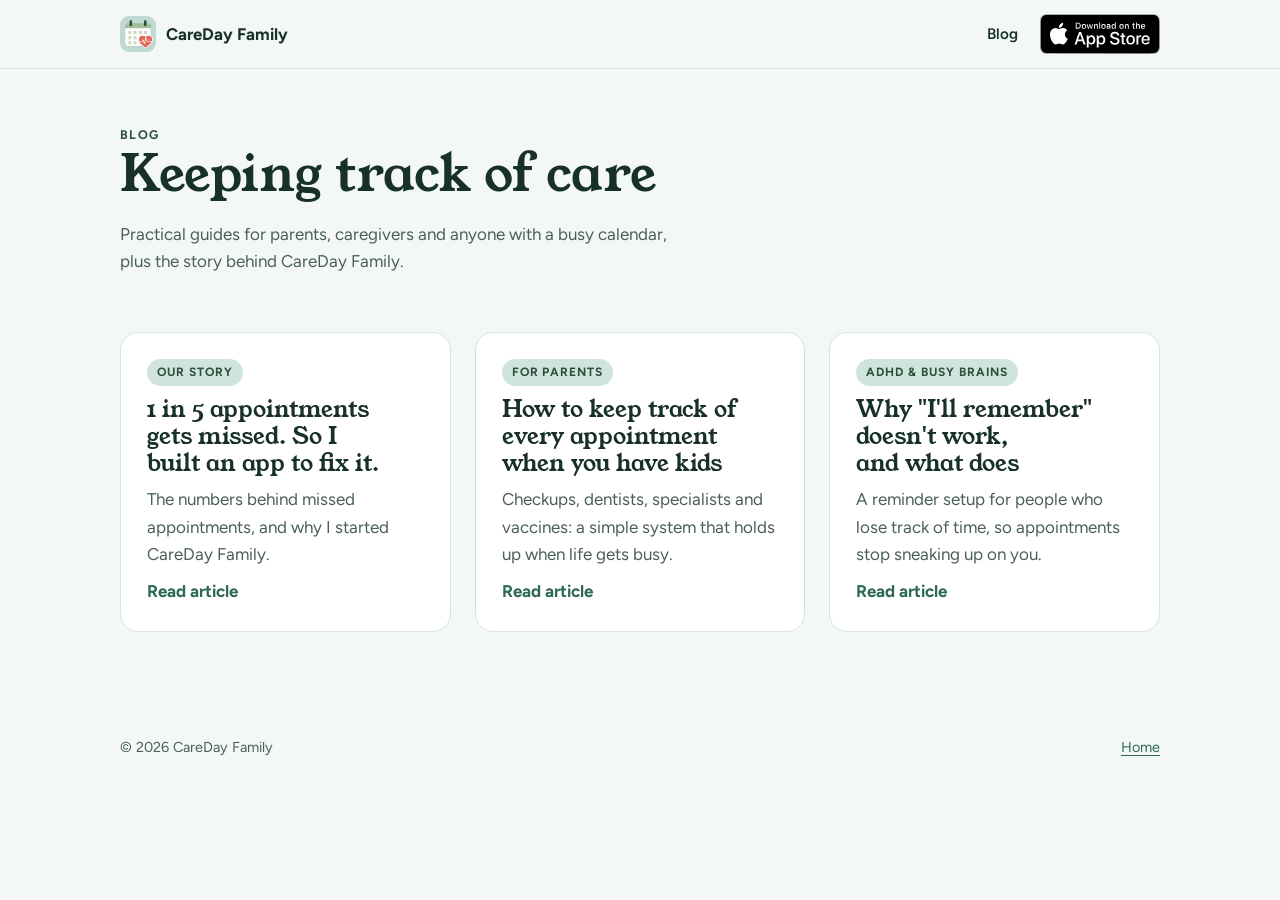
==== blog.html @ c9582914 "Use Apple's official App Store badge for all download links Co-Authored-By: Claude Opus 5.5 <noreply" ====
<!doctype html>
<html lang="en">
<head>
<meta charset="utf-8">
<meta name="viewport" content="width=device-width, initial-scale=1, viewport-fit=cover">
<title>Blog – Keeping Track of Family Medical Appointments | CareDay Family</title>
<link rel="canonical" href="https://caredayfamily.com/blog.html">
<meta property="og:type" content="website">
<meta property="og:site_name" content="CareDay Family">
<meta property="og:title" content="Blog – Keeping Track of Family Medical Appointments | CareDay Family">
<meta property="og:description" content="Articles from CareDay Family on keeping track of medical appointments for your kids, your parents and yourself.">
<meta property="og:url" content="https://caredayfamily.com/blog.html">
<meta property="og:image" content="https://caredayfamily.com/images/og-image.png">
<meta name="twitter:card" content="summary_large_image">
<meta name="claude:viewport-fit-sides" content="cover">
<meta name="description" content="Articles from CareDay Family on keeping track of medical appointments for your kids, your parents and yourself.">
<link rel="icon" type="image/png" href="favicon.png">
<link rel="apple-touch-icon" href="apple-touch-icon.png">
<link rel="preconnect" href="https://fonts.googleapis.com">
<link rel="preconnect" href="https://fonts.gstatic.com" crossorigin>
<link rel="stylesheet" href="https://fonts.googleapis.com/css2?family=Figtree:wght@400;600;700&family=Young+Serif&display=swap">
<link rel="stylesheet" href="styles.css">
</head>
<body>

<header class="site-head">
  <div class="wrap">
    <a class="brand" href="index.html"><img src="icon.png" alt="" width="36" height="36">CareDay Family</a>
    <nav class="nav" aria-label="Main">
      <a href="blog.html" aria-current="page">Blog</a>
      <a class="app-store-badge app-store-badge-sm" href="https://apps.apple.com/us/app/careday-family/id6760533057"><img src="images/app-store-badge.svg" alt="Download on the App Store" width="120" height="40"></a>
    </nav>
  </div>
</header>

<main>
  <section class="page-title">
    <div class="wrap">
      <div class="eyebrow">Blog</div>
      <h1>Keeping track of care</h1>
      <p>Practical guides for parents, caregivers and anyone with a busy calendar, plus the story behind CareDay Family.</p>
    </div>
  </section>

  <section class="posts" style="border-top:0;padding-top:32px">
    <div class="wrap">
      <div class="post-list">
        <a class="post-card" href="blog/one-in-five.html">
          <span class="tag">Our story</span>
          <h3>1 in 5 appointments gets missed. So I built an app to fix it.</h3>
          <p>The numbers behind missed appointments, and why I started CareDay Family.</p>
          <span class="read">Read article</span>
        </a>
        <a class="post-card" href="blog/parents-appointments.html">
          <span class="tag">For parents</span>
          <h3>How to keep track of every appointment when you have kids</h3>
          <p>Checkups, dentists, specialists and vaccines: a simple system that holds up when life gets busy.</p>
          <span class="read">Read article</span>
        </a>
        <a class="post-card" href="blog/adhd-reminders.html">
          <span class="tag">ADHD &amp; busy brains</span>
          <h3>Why "I'll remember" doesn't work, and what does</h3>
          <p>A reminder setup for people who lose track of time, so appointments stop sneaking up on you.</p>
          <span class="read">Read article</span>
        </a>
      </div>
    </div>
  </section>
</main>

<footer class="site-foot">
  <div class="wrap">
    <span>© 2026 CareDay Family</span>
    <span><a href="index.html">Home</a></span>
  </div>
</footer>
</body>
</html>
---- styles.css ----
/* CareDay Family: mint ground from the icon, forest ink, coral for the one action that matters (download). */
:root {
  --bg: #F3F8F6;
  --surface: #FFFFFF;
  --band: #CFE4DE;
  --ink: #17302A;
  --muted: #4A5F58;
  --line: #D6E4DF;
  --sage: #A3BE98;
  --forest: #2D4F3A;
  --coral: #D4574A;
  --cta: #C44B3F;
  --cta-ink: #FFFFFF;
  --link: #2D6A4F;
  --font-display: "Young Serif", Georgia, "Times New Roman", serif;
  --font-body: "Figtree", system-ui, -apple-system, "Segoe UI", sans-serif;
}
@media (prefers-color-scheme: dark) {
  :root:not([data-theme="light"]) {
    --bg: #0F1A17; --surface: #16241F; --band: #1B2F29; --ink: #E4EFEA; --muted: #A2B6AE;
    --line: #2A3D37; --sage: #6F8F66; --forest: #9CC7A6; --coral: #F08273;
    --cta: #F08273; --cta-ink: #1B0F0C; --link: #9CC7A6; color-scheme: dark;
  }
}
:root[data-theme="dark"] {
  --bg: #0F1A17; --surface: #16241F; --band: #1B2F29; --ink: #E4EFEA; --muted: #A2B6AE;
  --line: #2A3D37; --sage: #6F8F66; --forest: #9CC7A6; --coral: #F08273;
  --cta: #F08273; --cta-ink: #1B0F0C; --link: #9CC7A6; color-scheme: dark;
}

* { box-sizing: border-box; }
html { -webkit-text-size-adjust: 100%; }
body {
  margin: 0; background: var(--bg); color: var(--ink);
  font-family: var(--font-body); font-size: 1.0625rem; line-height: 1.6;
}
img { max-width: 100%; height: auto; display: block; }
a { color: var(--link); text-underline-offset: 3px; }
a:focus-visible, .btn:focus-visible { outline: 3px solid var(--coral); outline-offset: 3px; border-radius: 6px; }

.wrap {
  width: 100%; max-width: 1080px; margin-inline: auto;
  padding-left: max(20px, env(safe-area-inset-left, 0px));
  padding-right: max(20px, env(safe-area-inset-right, 0px));
}

/* Header */
.site-head { border-bottom: 1px solid var(--line); background: var(--bg); }
.site-head .wrap { display: flex; align-items: center; justify-content: space-between; gap: 16px; padding-block: 14px; }
.brand { display: flex; align-items: center; gap: 10px; color: var(--ink); text-decoration: none; font-weight: 700; font-size: 1.05rem; }
.brand img { width: 36px; height: 36px; border-radius: 9px; }
.nav { display: flex; gap: 22px; align-items: center; }
.nav a { color: var(--muted); text-decoration: none; font-weight: 600; font-size: 0.95rem; }
.nav a:hover, .nav a[aria-current="page"] { color: var(--ink); }
.nav a.btn, .nav a.btn:hover { color: var(--cta-ink); }

h1, h2, h3 { font-family: var(--font-display); font-weight: 400; line-height: 1.15; text-wrap: balance; margin: 0; }
.eyebrow { font-size: 0.78rem; font-weight: 700; letter-spacing: 0.12em; text-transform: uppercase; color: var(--forest); }

.btn {
  display: inline-flex; align-items: center; gap: 10px; min-height: 48px; padding: 12px 22px;
  border-radius: 999px; background: var(--cta); color: var(--cta-ink); font-weight: 700; text-decoration: none;
  transition: transform .15s ease;
}
.btn:hover { transform: translateY(-1px); }
.btn svg { width: 20px; height: 20px; }
.btn-quiet { background: transparent; color: var(--ink); border: 1.5px solid var(--line); }

/* Hero */
.hero { background: var(--band); }
.hero .wrap { display: grid; grid-template-columns: minmax(0, 1.15fr) minmax(0, 0.85fr); gap: 48px; align-items: center; padding-block: 72px; }
.hero h1 { font-size: clamp(2.3rem, 5vw, 3.6rem); margin-top: 12px; }
.hero p.lede { font-size: 1.2rem; color: var(--muted); max-width: 34ch; margin: 18px 0 28px; }
.hero .actions { display: flex; flex-wrap: wrap; gap: 12px; }

.phone-note { display: flex; flex-direction: column; gap: 14px; }
.note {
  background: var(--surface); border-radius: 22px; padding: 16px 18px; display: grid;
  grid-template-columns: 44px minmax(0, 1fr); gap: 12px; align-items: start;
  box-shadow: 0 10px 30px rgba(23, 48, 42, 0.12);
}
.note img { width: 44px; height: 44px; border-radius: 10px; }
.note .meta { display: flex; justify-content: space-between; gap: 8px; font-size: 0.8rem; color: var(--muted); }
.note .meta b { color: var(--ink); text-transform: uppercase; letter-spacing: 0.04em; font-size: 0.74rem; }
.note .title { font-weight: 700; margin-top: 2px; }
.note .body { color: var(--muted); font-size: 0.95rem; }
.note.later { opacity: 0.75; transform: scale(0.96); transform-origin: top center; }
.caption { font-size: 0.8rem; color: var(--muted); text-align: center; }

/* Stat */
.stat { padding-block: 80px; }
.stat .wrap { display: grid; grid-template-columns: minmax(0, 0.9fr) minmax(0, 1.1fr); gap: 48px; align-items: center; }
.big { font-family: var(--font-display); font-size: clamp(4.5rem, 12vw, 8rem); line-height: 0.95; color: var(--coral); }
.big small { display: block; font-family: var(--font-body); font-size: 1.05rem; color: var(--ink); font-weight: 700; margin-top: 10px; line-height: 1.4; }
.stat p { color: var(--muted); max-width: 52ch; margin: 0 0 14px; }
.dots { display: grid; grid-template-columns: repeat(10, 18px); gap: 8px; margin-bottom: 22px; }
.dots span { width: 18px; height: 18px; border-radius: 5px; background: var(--sage); }
.dots span.miss { background: var(--coral); }
.source { font-size: 0.85rem; }

/* Features */
.features { padding-block: 72px; border-top: 1px solid var(--line); }
.features h2 { font-size: clamp(1.8rem, 3.5vw, 2.4rem); max-width: 22ch; margin-bottom: 36px; }
.feature-grid { display: grid; grid-template-columns: repeat(3, minmax(0, 1fr)); gap: 32px; }
.feature h3 { font-family: var(--font-body); font-weight: 700; font-size: 1.1rem; margin: 14px 0 6px; }
.feature p { margin: 0; color: var(--muted); }
.feature svg { width: 32px; height: 32px; color: var(--forest); }

/* Blog teaser + list */
.posts { padding-block: 72px; border-top: 1px solid var(--line); }
.posts-head { display: flex; justify-content: space-between; align-items: baseline; gap: 16px; flex-wrap: wrap; margin-bottom: 28px; }
.posts-head h2 { font-size: clamp(1.8rem, 3.5vw, 2.4rem); }
.post-list { display: grid; grid-template-columns: repeat(3, minmax(0, 1fr)); gap: 24px; }
.post-card {
  display: flex; flex-direction: column; gap: 10px; padding: 26px; border-radius: 18px;
  background: var(--surface); border: 1px solid var(--line); color: var(--ink); text-decoration: none;
}
.post-card:hover { border-color: var(--sage); }
.post-card h3 { font-size: 1.45rem; }
.post-card p { margin: 0; color: var(--muted); }
.tag { align-self: flex-start; font-size: 0.75rem; font-weight: 700; letter-spacing: 0.08em; text-transform: uppercase; color: var(--forest); background: var(--band); padding: 4px 10px; border-radius: 999px; }
.read { margin-top: auto; font-weight: 700; color: var(--link); }

/* CTA band */
.cta-band { background: var(--forest); color: var(--bg); }
.cta-band .wrap { display: flex; justify-content: space-between; align-items: center; gap: 24px; flex-wrap: wrap; padding-block: 48px; }
.cta-band h2 { font-size: clamp(1.6rem, 3vw, 2.1rem); color: var(--bg); max-width: 24ch; }

.site-foot { padding-block: 32px; color: var(--muted); font-size: 0.9rem; }
.site-foot .wrap { display: flex; justify-content: space-between; gap: 16px; flex-wrap: wrap; }

/* Article */
.article { padding-block: 56px 80px; }
.article .wrap { max-width: 760px; }
.article header { display: flex; flex-direction: column; gap: 14px; margin-bottom: 36px; }
.article h1 { font-size: clamp(2.1rem, 5vw, 3rem); }
.byline { color: var(--muted); font-size: 0.95rem; }
.prose { max-width: 65ch; }
.prose h2 { font-size: 1.7rem; margin: 44px 0 12px; }
.prose p, .prose li { color: var(--ink); }
.prose ul, .prose ol { padding-left: 1.3em; display: grid; gap: 8px; }
.pullstat { margin: 32px 0; padding: 24px 26px; border-radius: 18px; background: var(--band); display: grid; gap: 4px; }
.pullstat b { font-family: var(--font-display); font-weight: 400; font-size: 2.6rem; line-height: 1; color: var(--coral); }
.fill { background: color-mix(in srgb, var(--coral) 18%, transparent); padding: 1px 4px; border-radius: 4px; }
.sources { margin-top: 48px; padding-top: 20px; border-top: 1px solid var(--line); font-size: 0.9rem; color: var(--muted); }
.sources ol { padding-left: 1.2em; display: grid; gap: 6px; }

.page-title { padding-block: 56px 8px; }
.page-title h1 { font-size: clamp(2.2rem, 5vw, 3.2rem); }
.page-title p { color: var(--muted); max-width: 52ch; }

@media (max-width: 760px) {
  .hero .wrap, .stat .wrap { grid-template-columns: minmax(0, 1fr); gap: 36px; padding-block: 48px; }
  .stat { padding-block: 0; }
  .feature-grid, .post-list { grid-template-columns: minmax(0, 1fr); }
  .nav { gap: 16px; }
  .dots { grid-template-columns: repeat(10, minmax(0, 18px)); gap: 6px; }
}
@media (prefers-reduced-motion: reduce) { * { transition: none !important; } }

/* ---------- Visuals ---------- */
.visual { margin: 36px 0; padding: 28px; border-radius: 22px; background: var(--band); display: grid; gap: 18px; }
.visual figcaption { font-size: 0.9rem; color: var(--muted); text-align: center; }
.screen { background: var(--surface); border-radius: 24px; padding: 18px; border: 1px solid var(--line); display: grid; gap: 12px; min-width: 0; }
.screen-label { font-size: 0.75rem; font-weight: 700; letter-spacing: 0.1em; text-transform: uppercase; color: var(--forest); display: flex; align-items: center; gap: 8px; }
.avatar { width: 26px; height: 26px; border-radius: 50%; display: inline-grid; place-items: center; font-size: 0.75rem; font-weight: 700; color: var(--surface); background: var(--forest); letter-spacing: 0; }
.avatar.b { background: var(--coral); }
.appt { display: grid; grid-template-columns: 46px minmax(0, 1fr); gap: 12px; align-items: center; padding: 10px; border-radius: 14px; background: var(--bg); }
.appt.new { outline: 2px solid var(--coral); outline-offset: -2px; }
.datebox { border-radius: 10px; background: var(--surface); border: 1px solid var(--line); text-align: center; padding: 4px 0; line-height: 1.1; }
.datebox span { display: block; font-size: 0.65rem; font-weight: 700; letter-spacing: 0.08em; color: var(--coral); text-transform: uppercase; }
.datebox b { font-size: 1.15rem; }
.appt .who { font-size: 0.78rem; color: var(--muted); }
.appt .what { font-weight: 700; font-size: 0.95rem; line-height: 1.3; }
.banner { display: grid; grid-template-columns: 30px minmax(0, 1fr); gap: 10px; align-items: center; padding: 10px 12px; border-radius: 14px; background: var(--band); font-size: 0.88rem; }
.banner img { width: 30px; height: 30px; border-radius: 7px; }

.share { display: grid; grid-template-columns: minmax(0, 1fr) 48px minmax(0, 1fr); gap: 12px; align-items: center; }
.sync { width: 48px; height: 48px; border-radius: 50%; background: var(--surface); display: grid; place-items: center; color: var(--forest); border: 1px solid var(--line); }
.sync svg { width: 24px; height: 24px; }

.timeline { list-style: none; margin: 0; padding: 0; display: grid; gap: 14px; position: relative; }
.timeline::before { content: ""; position: absolute; left: 11px; top: 14px; bottom: 14px; width: 2px; background: var(--sage); }
.timeline li { display: grid; grid-template-columns: 24px minmax(0, 1fr); gap: 16px; align-items: start; position: relative; }
.timeline .pin { width: 24px; height: 24px; border-radius: 50%; background: var(--surface); border: 3px solid var(--sage); margin-top: 12px; }
.timeline li.final .pin { background: var(--coral); border-color: var(--coral); }
.timeline .when { font-size: 0.75rem; font-weight: 700; letter-spacing: 0.1em; text-transform: uppercase; color: var(--forest); margin-bottom: 6px; }
.timeline .note { box-shadow: none; border: 1px solid var(--line); border-radius: 18px; }
.timeline li.final .note { background: var(--forest); color: var(--bg); border-color: var(--forest); }
.timeline li.final .note .body, .timeline li.final .note .meta { color: var(--bg); opacity: 0.85; }
.timeline li.final .note .meta b { color: var(--bg); }

.months { display: grid; grid-template-columns: repeat(7, minmax(0, 1fr)); gap: 6px; position: relative; }
.months div { text-align: center; font-size: 0.78rem; font-weight: 600; color: var(--muted); display: grid; gap: 6px; justify-items: center; }
.months div::before { content: ""; width: 12px; height: 12px; border-radius: 50%; background: var(--sage); opacity: 0.5; }
.months div.start::before { opacity: 1; background: var(--forest); }
.months div.end::before { opacity: 1; background: var(--coral); }
.months div.start, .months div.end { color: var(--ink); }
.cal { background: var(--surface); border-radius: 20px; border: 1px solid var(--line); padding: 18px; display: grid; gap: 12px; }
.cal-head { display: flex; justify-content: space-between; align-items: baseline; gap: 12px; }
.cal-head h3 { font-size: 1.4rem; }
.cal-grid { display: grid; grid-template-columns: repeat(7, minmax(0, 1fr)); gap: 4px; text-align: center; font-variant-numeric: tabular-nums; }
.cal-grid .dow { font-size: 0.72rem; font-weight: 700; color: var(--muted); padding-bottom: 4px; }
.cal-grid .d { aspect-ratio: 1; max-width: 100%; display: grid; place-items: center; border-radius: 10px; font-size: 0.92rem; color: var(--ink); }
.cal-grid .d.remind { background: var(--band); }
.cal-grid .d.hit { background: var(--coral); color: var(--surface); font-weight: 700; }
.cal-legend { display: flex; flex-wrap: wrap; gap: 8px 18px; font-size: 0.85rem; color: var(--muted); }
.cal-legend span { display: inline-flex; align-items: center; gap: 6px; }
.cal-legend i { width: 12px; height: 12px; border-radius: 4px; display: inline-block; }

.split { padding-block: 72px; border-top: 1px solid var(--line); }
.split .wrap { display: grid; grid-template-columns: minmax(0, 1fr) minmax(0, 1fr); gap: 48px; align-items: center; }
.split h2 { font-size: clamp(1.8rem, 3.5vw, 2.4rem); margin: 10px 0 14px; }
.split p { color: var(--muted); max-width: 46ch; margin: 0 0 12px; }
.split .visual { margin: 0; }

@media (max-width: 760px) {
  .share { grid-template-columns: minmax(0, 1fr); justify-items: stretch; }
  .sync { justify-self: center; transform: rotate(90deg); }
  .split .wrap { grid-template-columns: minmax(0, 1fr); gap: 32px; }
  .visual { padding: 18px; }
  .months div { font-size: 0.7rem; }
}
.prose .timeline { padding-left: 0; }

/* ── App screenshots strip ── */
.screens .wrap { padding-block: 64px; }
.screens h2 { text-align: center; }
.screens-sub { text-align: center; color: var(--muted); margin: 8px auto 28px; max-width: 34rem; }
.shot-strip {
  display: flex; gap: 20px; overflow-x: auto; scroll-snap-type: x mandatory;
  padding: 4px 4px 16px; -webkit-overflow-scrolling: touch;
}
.shot-strip:focus-visible { outline: 2px solid var(--link); outline-offset: 4px; border-radius: 12px; }
.shot { flex: 0 0 min(240px, 70vw); scroll-snap-align: center; margin: 0; }
.shot img {
  width: 100%; height: auto; display: block; border-radius: 18px;
  box-shadow: 0 6px 24px rgba(23, 48, 42, 0.12); border: 1px solid var(--line);
}

/* ── Official App Store badge (Apple artwork — don't recolor or alter) ── */
.app-store-badge { display: inline-block; line-height: 0; border-radius: 9px; transition: transform 0.15s ease; }
.app-store-badge:hover { transform: translateY(-1px); }
.app-store-badge:focus-visible { outline: 2px solid var(--link); outline-offset: 3px; }
.app-store-badge img { height: 54px; width: auto; display: block; }
.app-store-badge-sm img { height: 40px; }
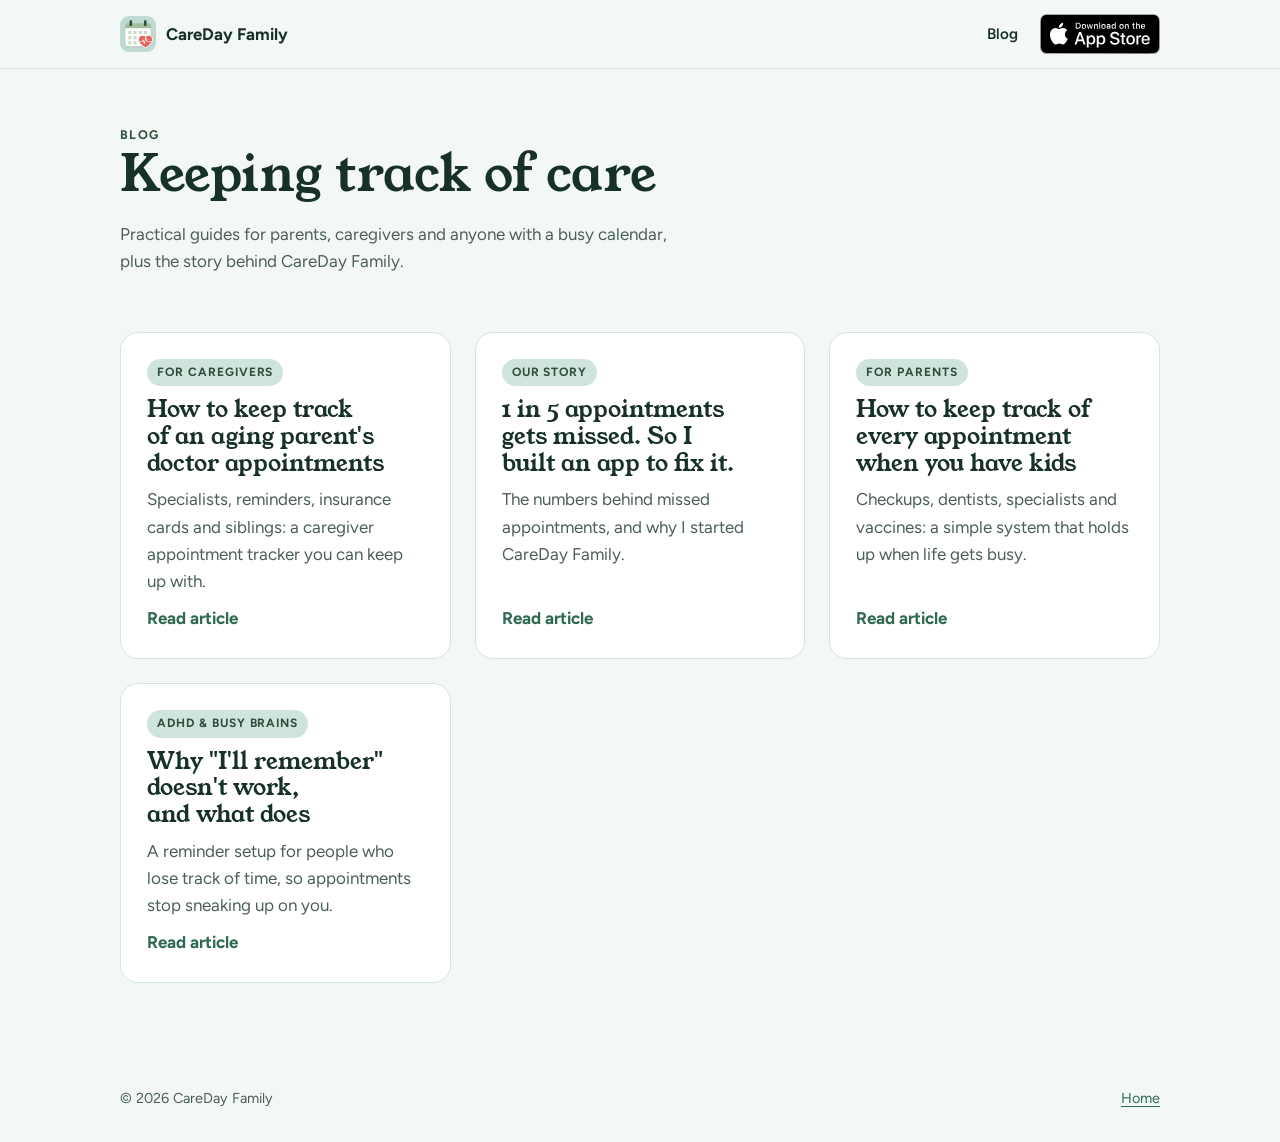
==== commit f31625b5: "New post: caregiver appointment tracker (aging parents) Targets the best-converting Apple Ads keywor" ====
--- a/blog.html
+++ b/blog.html
@@ -45,6 +45,12 @@
   <section class="posts" style="border-top:0;padding-top:32px">
     <div class="wrap">
       <div class="post-list">
+        <a class="post-card" href="blog/caregiver-appointment-tracker.html">
+          <span class="tag">For caregivers</span>
+          <h3>How to keep track of an aging parent's doctor appointments</h3>
+          <p>Specialists, reminders, insurance cards and siblings: a caregiver appointment tracker you can keep up with.</p>
+          <span class="read">Read article</span>
+        </a>
         <a class="post-card" href="blog/one-in-five.html">
           <span class="tag">Our story</span>
           <h3>1 in 5 appointments gets missed. So I built an app to fix it.</h3>
--- a/styles.css
+++ b/styles.css
@@ -244,3 +244,20 @@
 .app-store-badge:focus-visible { outline: 2px solid var(--link); outline-offset: 3px; }
 .app-store-badge img { height: 54px; width: auto; display: block; }
 .app-store-badge-sm img { height: 40px; }
+
+/* ── FAQ ── */
+.faq .wrap { padding-block: 64px; max-width: 760px; }
+.faq h2 { text-align: center; margin-bottom: 24px; }
+.faq-list { display: grid; gap: 10px; }
+.faq-item { background: var(--surface); border: 1px solid var(--line); border-radius: 14px; padding: 0 20px; }
+.faq-item summary {
+  cursor: pointer; list-style: none; padding: 16px 28px 16px 0; font-weight: 600; position: relative;
+}
+.faq-item summary::-webkit-details-marker { display: none; }
+.faq-item summary::after {
+  content: "+"; position: absolute; right: 0; top: 50%; transform: translateY(-50%);
+  font-size: 1.4rem; font-weight: 400; color: var(--muted);
+}
+.faq-item[open] summary::after { content: "–"; }
+.faq-item summary:focus-visible { outline: 2px solid var(--link); outline-offset: 4px; border-radius: 6px; }
+.faq-item p { margin: 0 0 16px; color: var(--muted); }
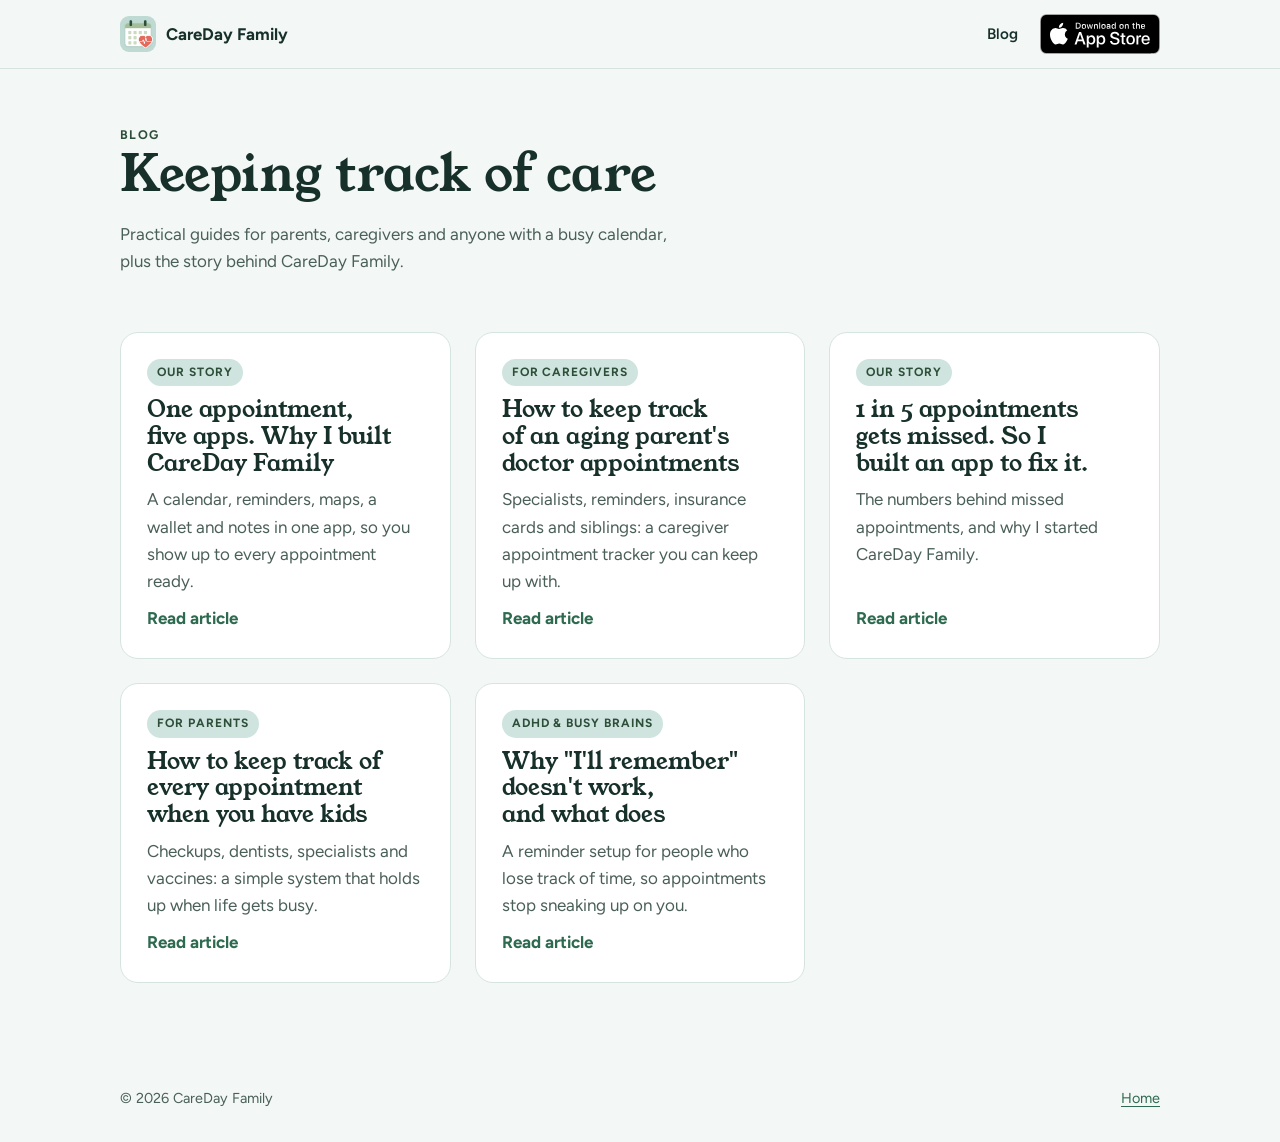
==== commit 83e08270: "New post: One appointment, five apps. Why I built CareDay Family Calendar, reminders, maps, a docume" ====
--- a/blog.html
+++ b/blog.html
@@ -45,6 +45,12 @@
   <section class="posts" style="border-top:0;padding-top:32px">
     <div class="wrap">
       <div class="post-list">
+        <a class="post-card" href="blog/why-i-built-careday.html">
+          <span class="tag">Our story</span>
+          <h3>One appointment, five apps. Why I built CareDay Family</h3>
+          <p>A calendar, reminders, maps, a wallet and notes in one app, so you show up to every appointment ready.</p>
+          <span class="read">Read article</span>
+        </a>
         <a class="post-card" href="blog/caregiver-appointment-tracker.html">
           <span class="tag">For caregivers</span>
           <h3>How to keep track of an aging parent's doctor appointments</h3>
--- a/styles.css
+++ b/styles.css
@@ -261,3 +261,42 @@
 .faq-item[open] summary::after { content: "–"; }
 .faq-item summary:focus-visible { outline: 2px solid var(--link); outline-offset: 4px; border-radius: 6px; }
 .faq-item p { margin: 0 0 16px; color: var(--muted); }
+
+/* ── Article visuals ── */
+.post-hero { margin: 0 0 36px; background: var(--band); border-radius: 24px; padding: 12px 24px 0; }
+.post-hero img { width: 100%; max-width: 560px; height: auto; display: block; margin: 0 auto; }
+
+.post-shot { margin: 28px auto 32px; text-align: center; }
+.post-shot img {
+  width: min(260px, 72%); height: auto; display: block; margin: 0 auto;
+  border-radius: 18px; border: 1px solid var(--line); box-shadow: 0 6px 24px rgba(23, 48, 42, 0.12);
+}
+.post-shot figcaption, .visual.team figcaption { margin-top: 10px; font-size: 0.9rem; color: var(--muted); }
+
+.team-row { display: grid; grid-template-columns: 7.5rem minmax(0, 1fr); gap: 12px; padding: 10px 4px; border-top: 1px solid var(--line); font-size: 0.95rem; }
+.team-row b { color: var(--ink); }
+.team-row span { color: var(--muted); }
+
+.imsg { max-width: 360px; margin: 0 auto; width: 100%; background: var(--surface); border-radius: 24px; padding: 18px; border: 1px solid var(--line); display: grid; gap: 10px; }
+.imsg-to { font-size: 0.85rem; color: var(--muted); border-bottom: 1px solid var(--line); padding-bottom: 8px; }
+.imsg .bubble { justify-self: end; max-width: 85%; background: #0A84FF; color: #FFFFFF; padding: 10px 14px; border-radius: 18px 18px 4px 18px; font-size: 0.9rem; line-height: 1.4; }
+.imsg .bubble.them { justify-self: start; background: var(--band); color: var(--ink); border-radius: 18px 18px 18px 4px; }
+
+/* ── "Five apps, one app" hero ── */
+.apps-merge { margin: 0 0 36px; padding: 28px 24px; border-radius: 24px; background: var(--band); display: grid; gap: 18px; justify-items: center; }
+.apps-row { display: grid; grid-template-columns: repeat(5, minmax(0, 1fr)); gap: 12px; width: 100%; max-width: 560px; list-style: none; margin: 0; padding: 0; }
+.app-tile { display: grid; justify-items: center; gap: 6px; font-size: 0.8rem; font-weight: 600; color: var(--muted); text-align: center; }
+.app-tile i { width: 56px; height: 56px; border-radius: 14px; background: var(--surface); border: 1px solid var(--line); display: grid; place-items: center; color: var(--forest); }
+.app-tile svg { width: 28px; height: 28px; }
+.merge-arrow { width: 32px; height: 32px; color: var(--forest); }
+.app-one { display: grid; justify-items: center; gap: 8px; font-weight: 700; color: var(--ink); }
+.app-one img { width: 84px; height: 84px; border-radius: 20px; box-shadow: 0 6px 24px rgba(23, 48, 42, 0.18); }
+.app-one span { font-size: 0.85rem; font-weight: 600; color: var(--muted); }
+.apps-merge figcaption { font-size: 0.9rem; color: var(--muted); text-align: center; }
+@media (max-width: 480px) {
+  .apps-merge { padding: 20px 12px; }
+  .apps-row { gap: 6px; }
+  .app-tile { font-size: 0.7rem; }
+  .app-tile i { width: 46px; height: 46px; border-radius: 12px; }
+  .app-tile svg { width: 24px; height: 24px; }
+}
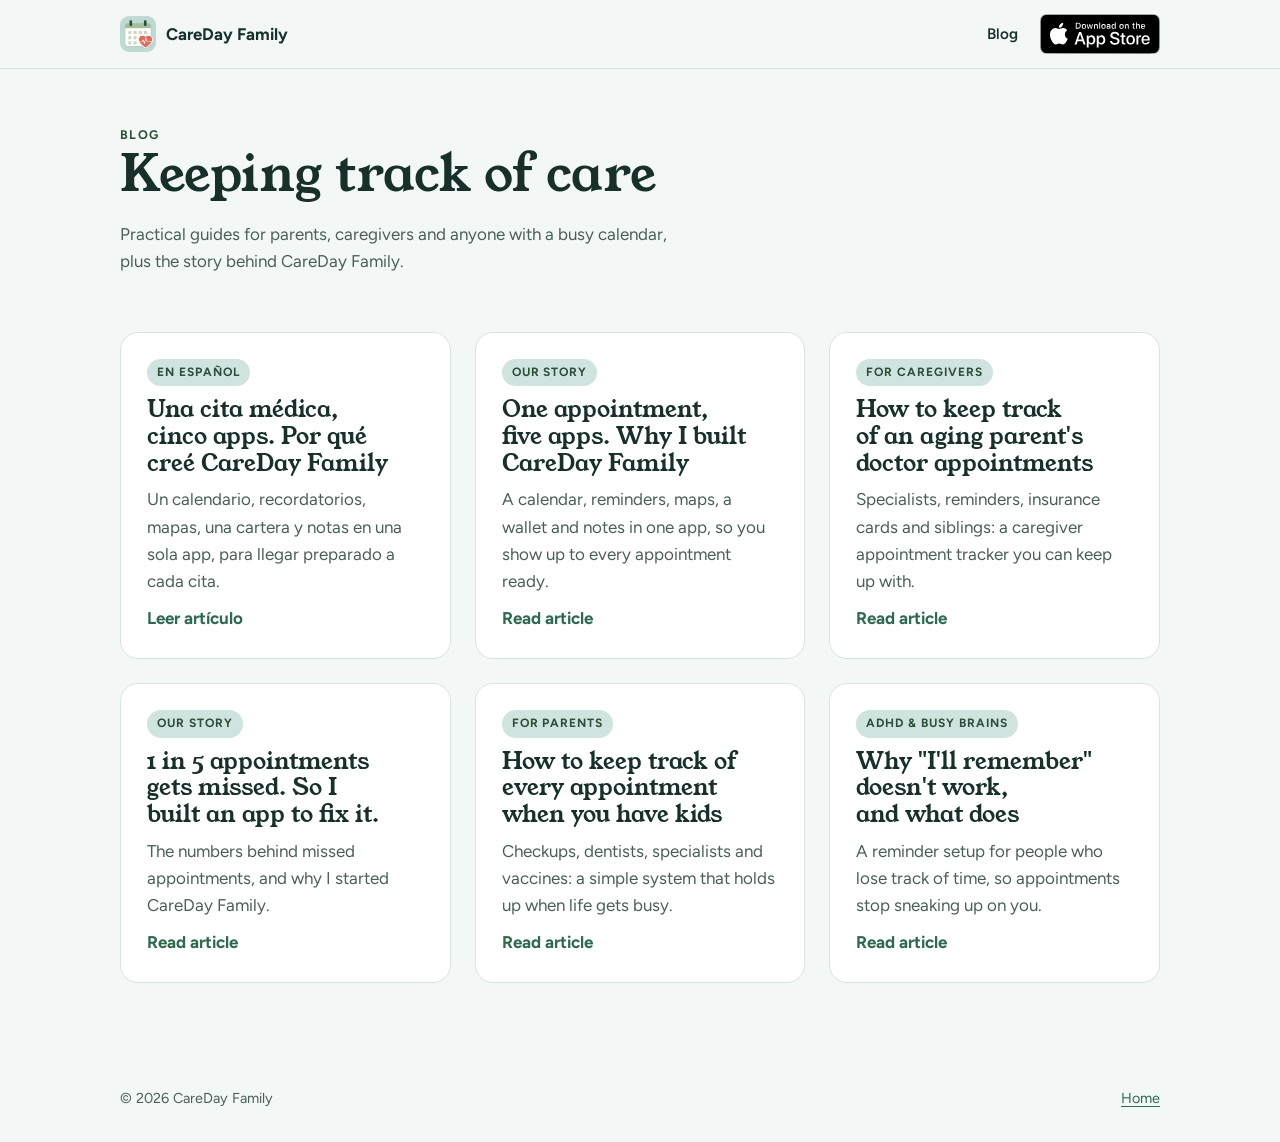
==== commit 8592d07a: "Spanish version of "Why I built CareDay" + Spanish-interest vote - blog/por-que-cree-careday.html: S" ====
--- a/blog.html
+++ b/blog.html
@@ -45,6 +45,12 @@
   <section class="posts" style="border-top:0;padding-top:32px">
     <div class="wrap">
       <div class="post-list">
+        <a class="post-card" href="blog/por-que-cree-careday.html" lang="es">
+          <span class="tag">En español</span>
+          <h3>Una cita médica, cinco apps. Por qué creé CareDay Family</h3>
+          <p>Un calendario, recordatorios, mapas, una cartera y notas en una sola app, para llegar preparado a cada cita.</p>
+          <span class="read">Leer artículo</span>
+        </a>
         <a class="post-card" href="blog/why-i-built-careday.html">
           <span class="tag">Our story</span>
           <h3>One appointment, five apps. Why I built CareDay Family</h3>
--- a/styles.css
+++ b/styles.css
@@ -300,3 +300,9 @@
   .app-tile i { width: 46px; height: 46px; border-radius: 12px; }
   .app-tile svg { width: 24px; height: 24px; }
 }
+
+/* ── Language switch + Spanish-interest vote ── */
+.lang-switch { font-size: 0.9rem; font-weight: 600; }
+.vote { margin: 40px 0; padding: 26px; border-radius: 20px; background: var(--band); display: grid; gap: 12px; justify-items: start; }
+.vote h2 { margin: 0; font-size: 1.5rem; }
+.vote p { margin: 0; }
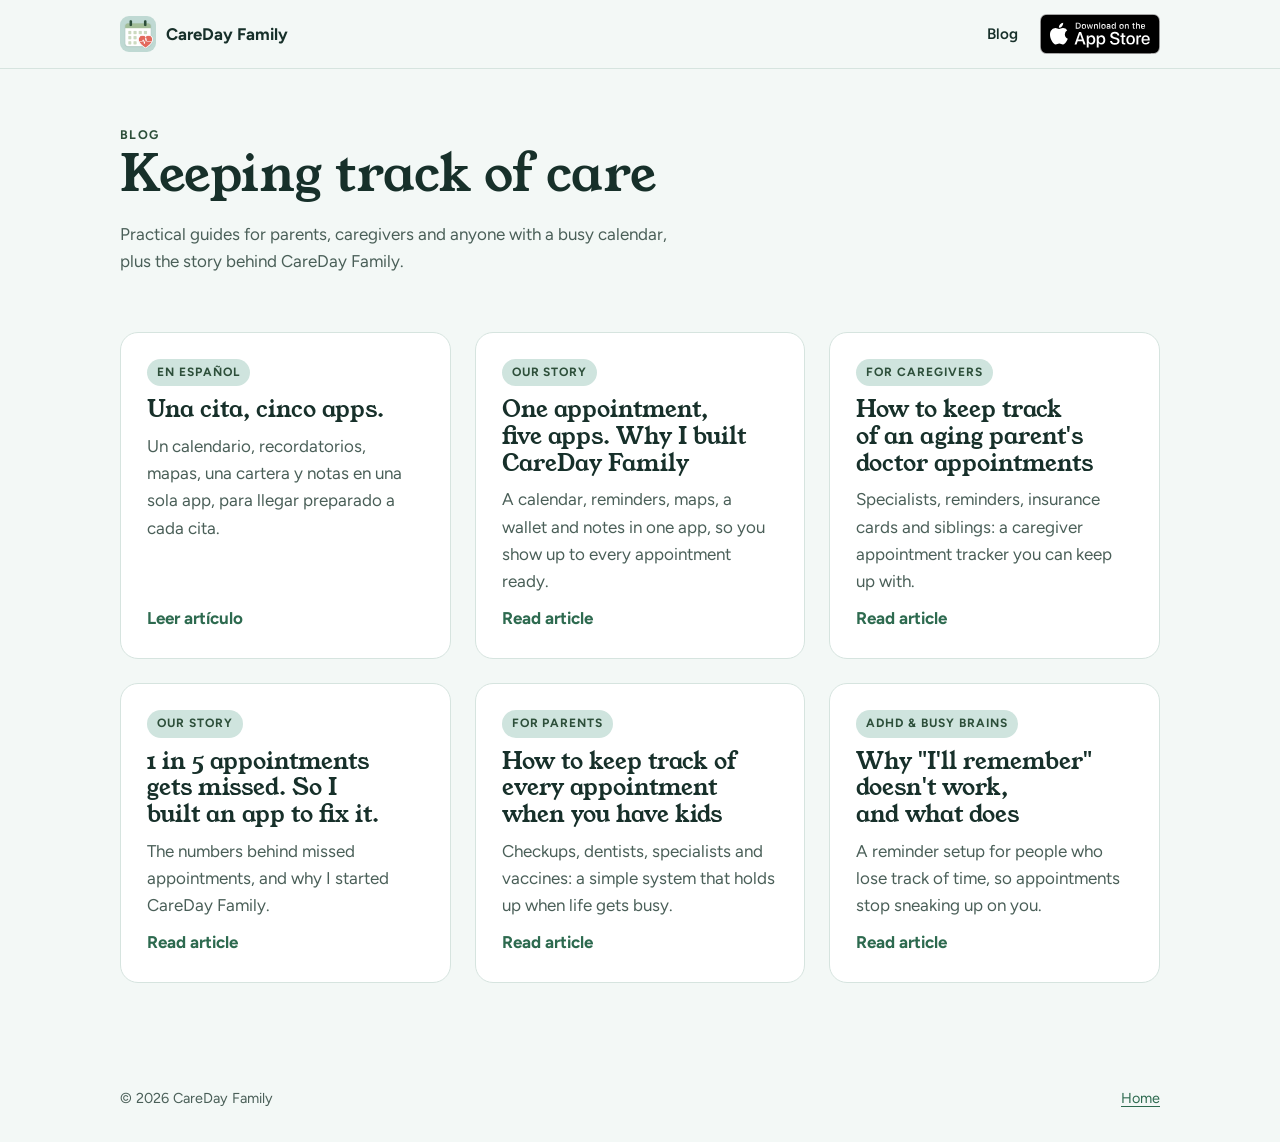
==== commit a777b1cd: "Shorter Spanish title: Una cita, cinco apps Co-Authored-By: Claude Opus 5.5 <noreply@anthropic.com>" ====
--- a/blog.html
+++ b/blog.html
@@ -47,7 +47,7 @@
       <div class="post-list">
         <a class="post-card" href="blog/por-que-cree-careday.html" lang="es">
           <span class="tag">En español</span>
-          <h3>Una cita médica, cinco apps. Por qué creé CareDay Family</h3>
+          <h3>Una cita, cinco apps.</h3>
           <p>Un calendario, recordatorios, mapas, una cartera y notas en una sola app, para llegar preparado a cada cita.</p>
           <span class="read">Leer artículo</span>
         </a>
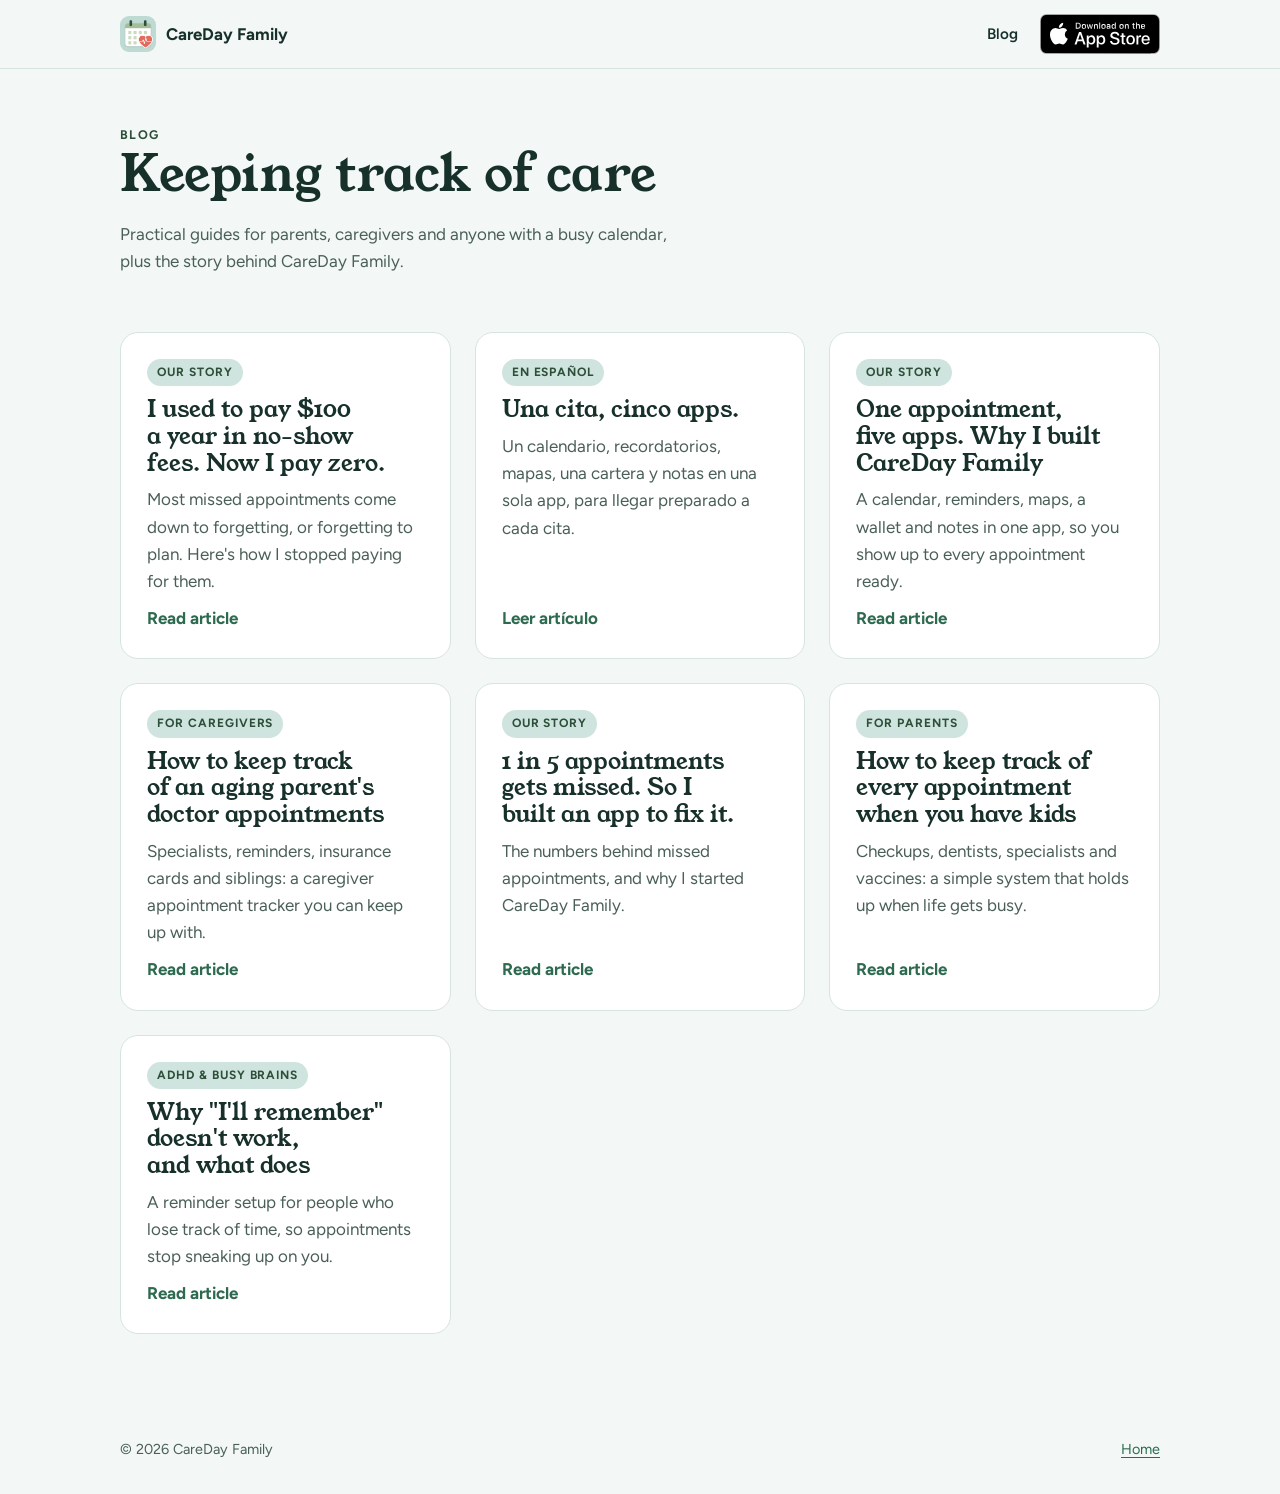
==== commit 2c0a05a5: "New article: I used to pay $100 a year in no-show fees Co-Authored-By: Claude Opus 5.5 <noreply@anth" ====
--- a/blog.html
+++ b/blog.html
@@ -45,6 +45,12 @@
   <section class="posts" style="border-top:0;padding-top:32px">
     <div class="wrap">
       <div class="post-list">
+        <a class="post-card" href="blog/no-show-fees.html">
+          <span class="tag">Our story</span>
+          <h3>I used to pay $100 a year in no-show fees. Now I pay zero.</h3>
+          <p>Most missed appointments come down to forgetting, or forgetting to plan. Here's how I stopped paying for them.</p>
+          <span class="read">Read article</span>
+        </a>
         <a class="post-card" href="blog/por-que-cree-careday.html" lang="es">
           <span class="tag">En español</span>
           <h3>Una cita, cinco apps.</h3>
@@ -92,5 +98,6 @@
     <span><a href="index.html">Home</a></span>
   </div>
 </footer>
+<!-- Cloudflare Web Analytics --><script type='module' src='https://static.cloudflareinsights.com/beacon.min.js' data-cf-beacon='{"token": "ec87ac1c883741d7adaf051fa220bff0"}'></script><!-- End Cloudflare Web Analytics -->
 </body>
 </html>
